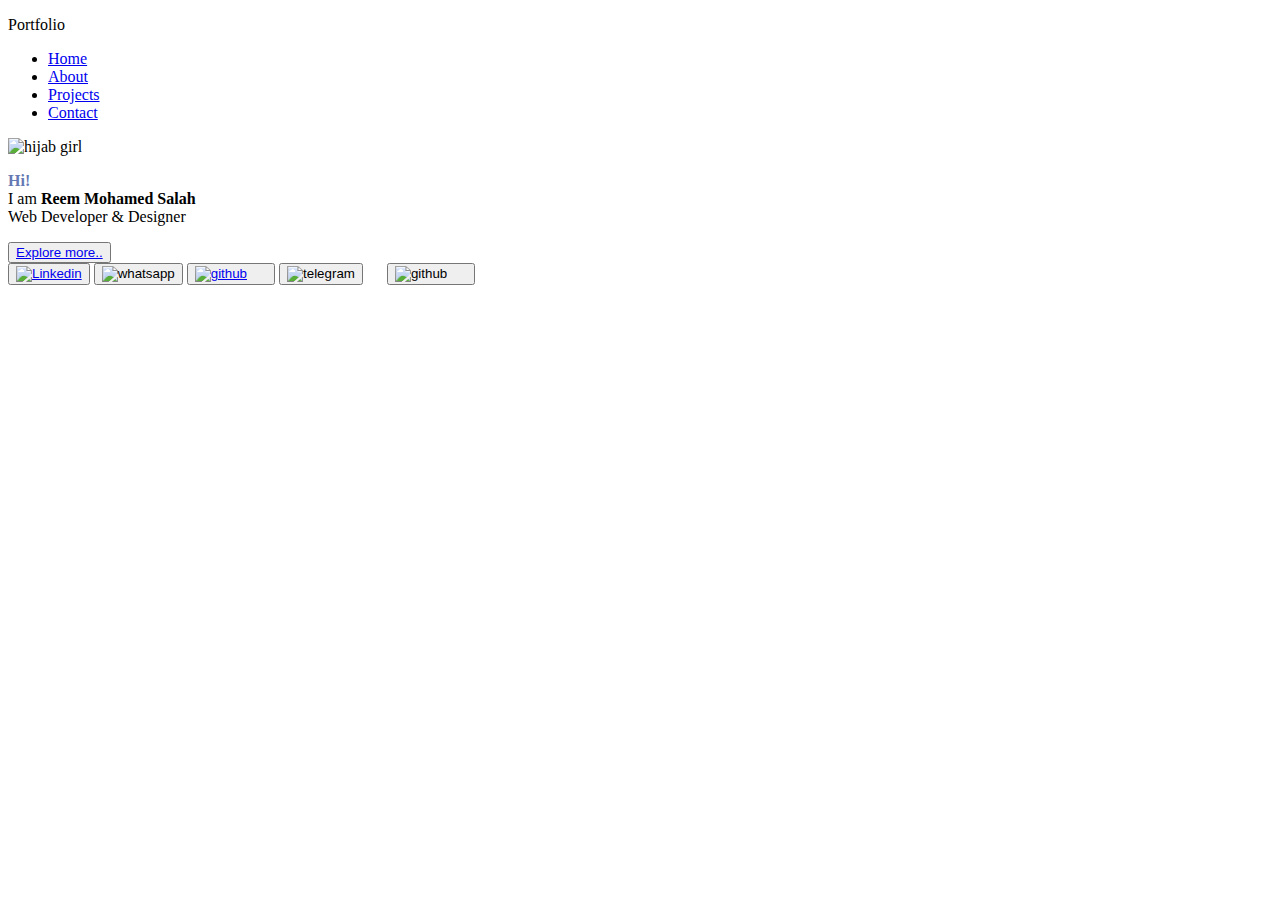
==== index.html @ fb4d4a7c "Add files via upload" ====
<!DOCTYPE html>
<html lang="en">

<head>
    <meta charset="UTF-8">
    <meta name="viewport" content="width=device-width, initial-scale=1.0">
    <title>Portfolio</title>
    <link rel="stylesheet" href="assets/style.css">
    <link rel="icon" type="image/x-icon" href="/images/Untitled.jpg">
    <link rel="preconnect" href="https://fonts.googleapis.com">
    <link rel="preconnect" href="https://fonts.gstatic.com" crossorigin>
    <link href="https://fonts.googleapis.com/css2?family=Signika+Negative:wght@300..700&display=swap" rel="stylesheet">

    <link rel="preconnect" href="https://fonts.googleapis.com">
    <link rel="preconnect" href="https://fonts.gstatic.com" crossorigin>
    <link href="https://fonts.googleapis.com/css2?family=Playwrite+FR+Moderne:wght@100..400&display=swap"
        rel="stylesheet">

</head>

<body>
    <main id="container">
        <nav>
            <p id="logo">Portfolio</p>
            <ul id="nav-ul">
                <li><a class="nav-a" href="index.html">Home</a></li>
                <li><a class="nav-a" href="about.html">About</a></li>
                <li><a class="nav-a" href="project.html">Projects</a></li>
                <li><a class="nav-a" href="contact.html">Contact</a></li>
            </ul>
        </nav>
        <div id="content">
            <img id="main-img" src="images/397f92378a408a89f74a29f226d59196.jpg" alt="hijab girl">
            <p id="p-content">
                <strong class="greet" style="color: #6478b3;">Hi!</strong><br>
                I am <strong class="greet" style="font-weight:800 ;">Reem Mohamed Salah</strong><br>Web Developer & Designer
            </p>
            <button id="explore"><a href="about.html">Explore more..</a></button>
            <div id="social">
                <button class="social"><a href="https://www.linkedin.com/in/reem-mohamed-salah-01b00431a/" target="_blank"><img class="social-img1" src="images/Untitleddd-removebg-preview.png" width="40" height="40" alt="Linkedin"></a></button>
                <button class="social" id="whatsapp"><img class="social-img2" src="images/Untitled-removebg-preview.png" alt="whatsapp" width="70" height="40"></button>
                <button class="social"><a href="https://github.com/Re007mO" target="_blank"><img class="social-img1" style="margin-right:1.5em;" src="images/Untitledg-removebg-preview.png" alt="github" width="40" height="40"></a></button>
                <button class="social"  style="margin-right:1.5em;" id="telegram"><img class="social-img1" src="images/Untitledt-removebg-preview.png" alt="telegram" width="40" height="40"></button>
                <button class="social" id="gmail" ><img class="social-img1" style="margin-right:1.5em;" src="images/Untitledj-removebg-preview.png" alt="github" width="40" height="40"></button>
            </div>
        </div>
        
    </main>

    <script src="app.js"></script>
</body>

</html>
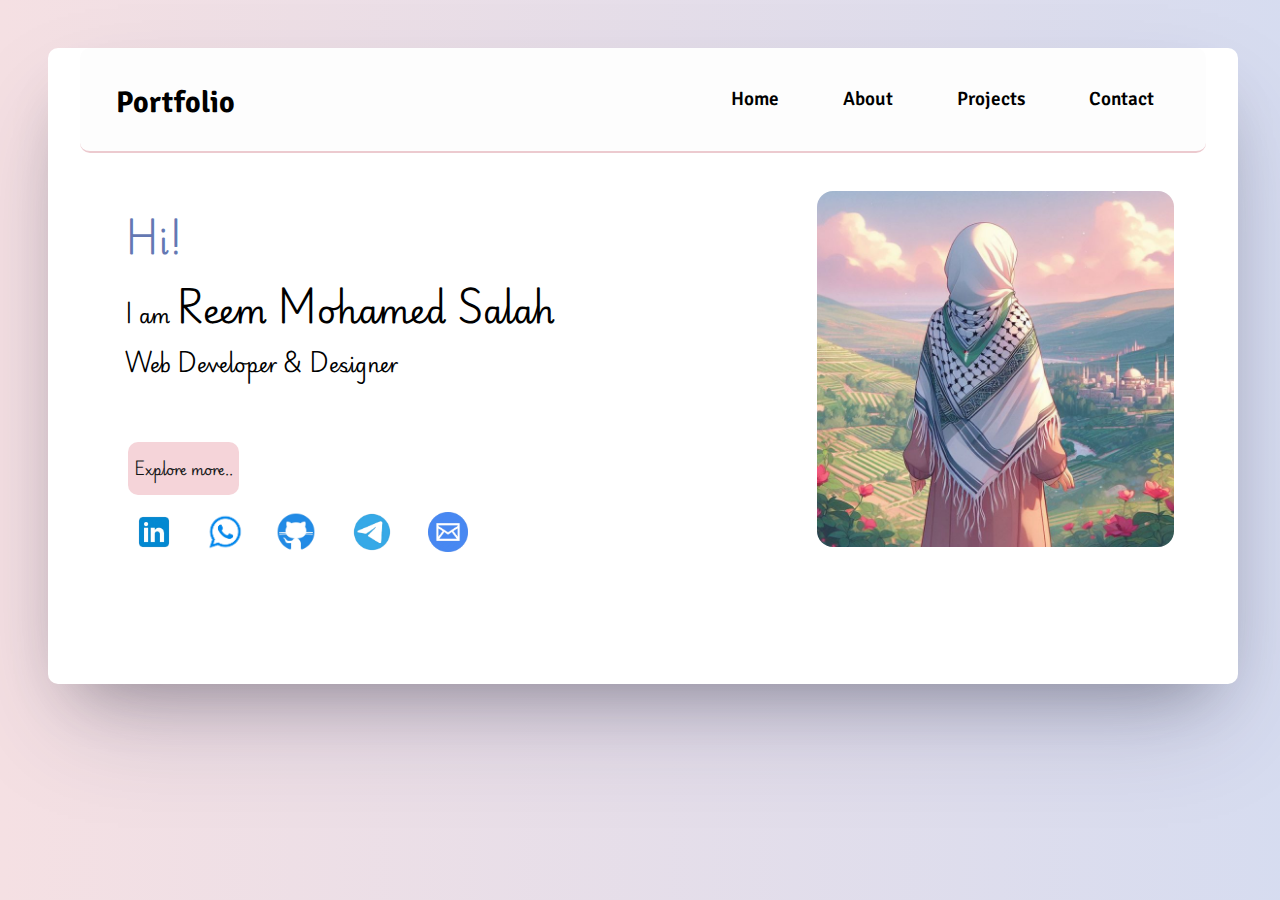
==== commit abe057f0: "index.html" ====
--- a/index.html
+++ b/index.html
@@ -38,7 +38,7 @@
             <button id="explore"><a href="about.html">Explore more..</a></button>
             <div id="social">
                 <button class="social"><a href="https://www.linkedin.com/in/reem-mohamed-salah-01b00431a/" target="_blank"><img class="social-img1" src="images/Untitleddd-removebg-preview.png" width="40" height="40" alt="Linkedin"></a></button>
-                <button class="social" id="whatsapp"><img class="social-img2" src="images/Untitled-removebg-preview.png" alt="whatsapp" width="70" height="40"></button>
+                <button class="social" id="whatsapp"><a href="https://wa.me/+2001117285571" target="_blank"><img class="social-img2" src="images/Untitled-removebg-preview.png" alt="whatsapp" width="70" height="40"></a></button>
                 <button class="social"><a href="https://github.com/Re007mO" target="_blank"><img class="social-img1" style="margin-right:1.5em;" src="images/Untitledg-removebg-preview.png" alt="github" width="40" height="40"></a></button>
                 <button class="social"  style="margin-right:1.5em;" id="telegram"><img class="social-img1" src="images/Untitledt-removebg-preview.png" alt="telegram" width="40" height="40"></button>
                 <button class="social" id="gmail" ><img class="social-img1" style="margin-right:1.5em;" src="images/Untitledj-removebg-preview.png" alt="github" width="40" height="40"></button>
@@ -50,4 +50,4 @@
     <script src="app.js"></script>
 </body>
 
-</html>+</html>
--- a/assets/style.css
+++ b/assets/style.css
@@ -0,0 +1,293 @@
+@import url(contact.css);
+@import url(about.css);
+@import url(project.css);
+
+body {
+    width: 100%;
+    height: auto;
+    margin: auto;
+}
+
+
+.greet {
+    font-size: xx-large;
+}
+
+#container {
+    transition: all 1s;
+    width: 93%;
+    height: 100%;
+    background-color: white;
+    padding-bottom: 10%;
+    margin: 3em;
+    border-radius: 10px;
+    box-shadow: rgba(255, 255, 255, 0.1) 0px 1px 1px 0px inset, rgba(50, 50, 93, 0.25) 0px 50px 100px -20px, rgba(0, 0, 0, 0.3) 0px 30px 60px -30px;
+}
+
+
+nav {
+    font-family: Signika Negative;
+    padding-top: 0.5%;
+    padding-left: 3%;
+    display: flex;
+    border-bottom: #eccacf 2px solid;
+}
+
+#logo {
+    font-size: 30px;
+    font-weight: 900;
+    margin-right: 40%;
+
+}
+
+#nav-ul {
+    list-style: none;
+    list-style-type: none;
+    margin-top: 3%;
+}
+
+#nav-ul li {
+    display: inline;
+    margin-right: 20px;
+    font-weight: 600;
+    padding: 20px;
+    font-size: larger;
+}
+
+.nav-a {
+    text-decoration: none;
+    color: black;
+    transition: all 1s;
+
+}
+
+.nav-a:hover {
+    transition: all 0.2s;
+    border-bottom: #eccacf solid 3px;
+    border-radius: 3px;
+    color: #DDBDC2;
+
+}
+
+#main-img {
+    width: 30%;
+    border-radius: 1em;
+    float: right;
+    margin-top: 0.5%;
+    margin-right: 4em;
+}
+
+#p-content {
+    font-family: Playwrite FR Moderne;
+    font-weight: 600;
+    font-size: larger;
+    padding: 4em;
+    padding-bottom: 2em;
+    padding-top: 1em;
+}
+
+#explore {
+    width: fit-content;
+    height: 4em;
+    background-color: #f5d4d9;
+    border: 0;
+    margin-left: 6em;
+    border-radius: 10px;
+    transition: all 0.6s;
+}
+
+#explore:hover {
+    background-color: #6478b3;
+    border: 0;
+    margin-left: 6em;
+    border-radius: 10px;
+    transition: all 0.6s;
+}
+
+#explore a {
+    text-decoration: none;
+    color: rgb(19, 21, 22);
+    font-family: Playwrite FR Moderne;
+    font-weight: 600;
+    transition: all 0.6s;
+}
+
+#explore a:hover {
+    color: white;
+    font-family: Playwrite FR Moderne;
+    font-weight: 600;
+    transition: all 0.6s;
+}
+
+#social {
+    margin-left: 5em;
+    margin-top: 1em;
+}
+
+
+.social {
+    background-color: inherit;
+    border: 0;
+    cursor: pointer;
+}
+
+@media (max-width:500px) {
+    body {
+        width: 300px;
+        font-size: smaller;
+        background-size: 500px;
+        margin: 0;
+        padding: 0;
+        text-align:unset;
+
+    }
+
+    #logo {
+        font-size: 20px;
+        font-weight: 800;
+        text-align: center;
+        margin: 0;
+        padding-top: 20px;
+    }
+
+    nav {
+        font-family: Signika Negative;
+        display: flex;
+        border-bottom: #eccacf 2px solid;
+        flex-direction: column;
+    }
+
+    #nav-ul li {
+        display: inline;
+        margin-right: 6px;
+        font-weight: 600;
+        padding: 0;
+        font-size: smaller;
+    }
+
+    .greet {
+        font-size: small;
+    }
+
+
+    #main-img {
+        width: 70%;
+        border-radius: 1em;
+        float: none;
+        margin-top: 0.5%;
+        margin-left: 4em;
+    }
+
+    #container {
+        height: fit-content;
+        padding-bottom: 2em;
+    }
+
+    #social {
+        margin-left: 2em;
+    }
+
+    .social-img1 {
+        width: 20px;
+        height: 20px;
+    }
+
+    .social-img2 {
+        width: 35px;
+        height: 20px;
+    }
+
+    #explore a {
+        font-weight: 600;
+        font-size: smaller;
+    }
+
+    #explore {
+        height: 3em;
+        margin-left: 8em;
+    }
+
+    #p-content {
+        font-weight: 600;
+        font-size: small;
+        padding: 4em;
+        padding-bottom: 2em;
+        padding-top: 1em;
+        text-align:unset;
+
+    }
+
+}
+
+@media (min-width:501px) and (max-width:1024px) {
+    /* for tablets */
+    body {
+        width: 500px;
+        background-size: 1000px;
+        margin: 0;
+        padding: 0;
+    }
+
+    #logo {
+        font-size: 30px;
+        font-weight: 800;
+        text-align: center;
+        margin: 0;
+        padding-top: 20px;
+    }
+
+    nav {
+        font-family: Signika Negative;
+        display: flex;
+        border-bottom: #eccacf 2px solid;
+        flex-direction: column;
+        text-align: center;
+    }
+
+    #nav-ul li {
+        display: inline;
+        margin-right: 30px;
+        font-weight: 600;
+        padding: 0;
+        font-size: medium;
+    }
+
+    .greet {
+        font-size: x-large;
+    }
+
+
+    #main-img {
+        width: 80%;
+        border-radius: 1em;
+        margin: 10%;
+        float: none;
+       
+    }
+
+    #container {
+        width: 500px;
+        height: fit-content;
+        padding-bottom: 2em;
+        margin-left: 150px;
+    }
+
+    #social {
+        margin-left: 2em;
+    }
+
+    #explore {
+        margin-left: 13em;
+    }
+
+    #p-content {
+        font-weight: 600;
+        font-size: small;
+        padding: 4em;
+        padding-bottom: 2em;
+        padding-top: 1em;
+    }
+
+
+    
+}
